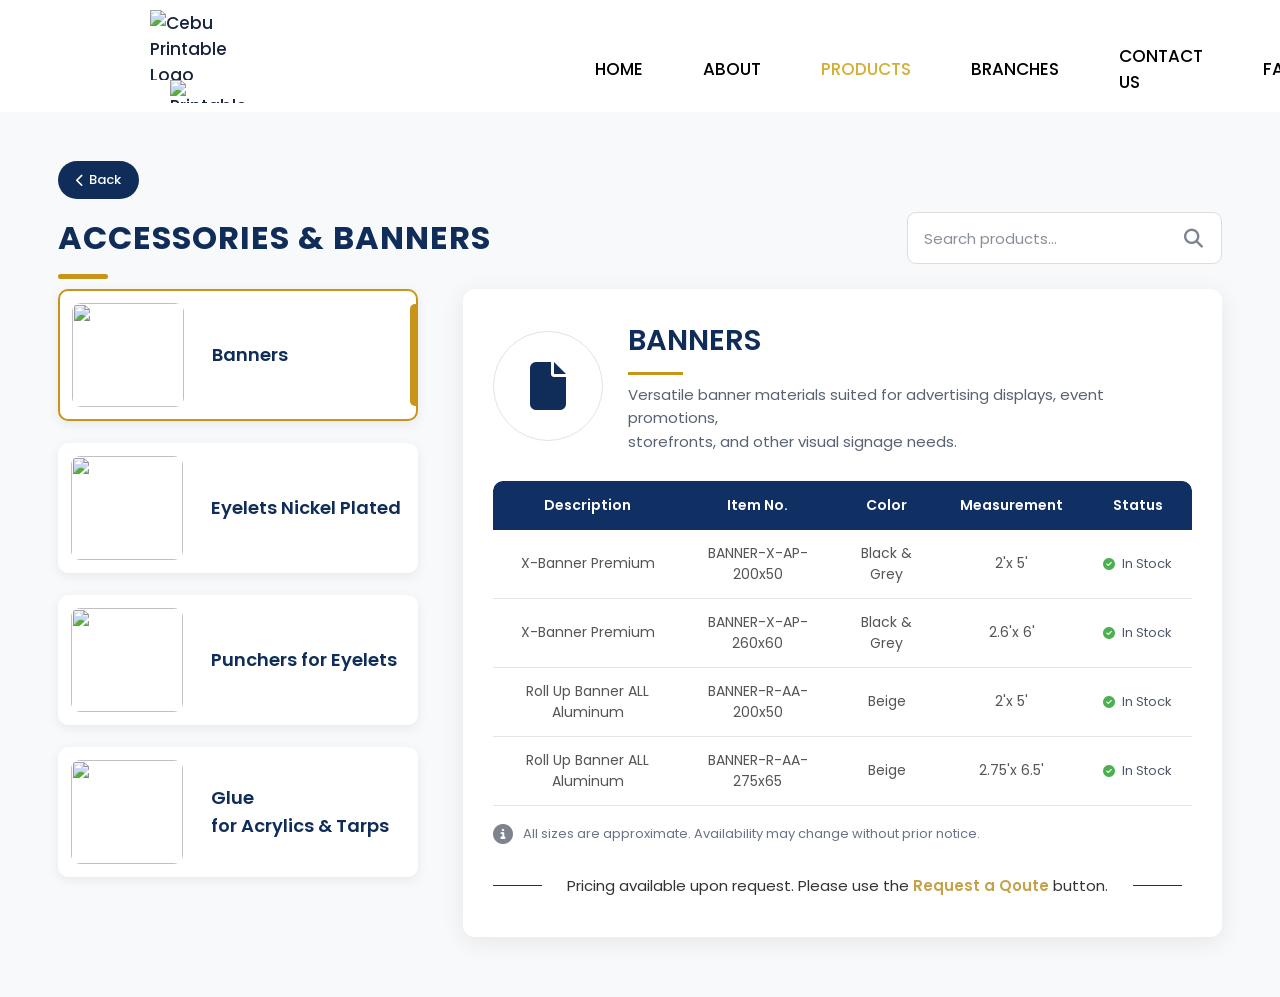
==== acceindex.html @ 8af16c61 "Add files via upload" ====
<!DOCTYPE html>
<html lang="en">

<head>
	<meta charset="UTF-8">
	<meta name="viewport" content="width=device-width,initial-scale=1.0">
	
	<title>Accessories & Banners | Cebu Printable Solutions</title>

	<link rel="stylesheet" href="accecss.css">
	<link rel="preconnect" href="https://fonts.googleapis.com">
	<link rel="preconnect" href="https://fonts.gstatic.com" crossorigin>
	<link href="https://fonts.googleapis.com/css2?family=Poppins:wght@300;400;500;600;700&display=swap" rel="stylesheet">
	<link rel="stylesheet"	href="https://cdnjs.cloudflare.com/ajax/libs/font-awesome/6.7.2/css/all.min.css">
</head>


<body>
	<button id="scrollTopBtn" onclick="scrollToTop()"> 
		<i class="fa-solid fa-arrow-up"></i>
	</button> 
	
	<!-- Navigation --> 
	<header class="navbar"> 
		<div class="logo-area"> 
			<img src="images/Logo.png" alt="Cebu Printable Logo" class="logo"> 
			<img src="images/CompName.png" alt="Printable Solutions" class="company-name"> 
		</div> 
		<nav class="nav-links"> <br> 
			<a href="index.html#home" class="nav-link">HOME</a> 
			<a href="index.html#about" class="nav-link">ABOUT</a> 
			<a class="active" href="index.html#products" class="nav-link active">PRODUCTS</a>
			<a href="index.html#branches" class="nav-link">BRANCHES</a> 
			<a href="index.html#contact" class="nav-link">CONTACT US</a> 
			<a href="index.html#faqs" class="nav-link">FAQs</a> 
		</nav> 
		<button class="quote-btn">REQUEST A QUOTE</button> 
	</header>
	
	<section class="acce-page">
		<a href="index.html#products" class="back-products" onclick="history.back(); return false;">
				<i class="fa-solid fa-chevron-left"></i>
				Back
		</a>
		<div class="acce-header">
			<div>
				<h1>ACCESSORIES & BANNERS</h1>
				<div class="gold-line"></div>
			</div>
			
			<div class="product-search">
				<input type="text" id="globalSearch" placeholder="Search products...">
				<i class="fa-solid fa-magnifying-glass"></i>
				<div id="searchResults" class="search-results">
				</div>
			</div>
		</div>
		<div class="acce-layout">

		<!-- LEFT SIDE -->
		<aside class="acce-sidebar">
			<div class="acce-category active" data-product="banners">
				<div class="acce-image">
					<img src="acce-banners.jpg">
				</div>
				<div class="acce-category-name">
					<h3>Banners</h3>
				</div>
			</div>
			
			<div class="acce-category" data-product="eyelets">
				<div class="acce-image">
					<img src="acce-eyelets.jpg">
				</div>
				<div class="acce-category-name">
					<h3>Eyelets Nickel Plated</h3>
				</div>
			</div>

			<div class="acce-category" data-product="punchers">
				<div class="acce-image">
					<img src="acce-punchers.jpg">
				</div>
				<div class="acce-category-name">
					<h3>Punchers for Eyelets</h3>
				</div>
			</div>

			<div class="acce-category" data-product="glue">
				<div class="acce-image">
					<img src="acce-glue.jpg">
				</div>
				<div class="acce-category-name">
					<h3>Glue<br>for Acrylics & Tarps</h3>
				</div>
			</div>
		</aside>
		<!-- RIGHT SIDE -->
		<main class="acce-product-panel">
			<div class="acce-product-heading">
				<div class="product-icon">
					<i id="productIcon" class="fa-solid fa-file"></i>
				</div>
			
				<div>
					<h2 id="productTitle">BANNERS</h2>
					<div class="heading-line"></div>
					<p id="productDescription">Versatile banner materials suited for advertising displays, event promotions,<br>storefronts, and other visual signage needs.</p>
				</div>
			</div>
			<table id="productTable" class="product-table">
   		 		<thead>
        				<tr>
            					<th>Description</th>
            					<th>Item No.</th>
						<th>Color</th>
						<th>Measurement</th>
						<th>Status</th>
        				</tr>
    				</thead>

    				<tbody id="productTableBody">
       					<tr>
            					<td>X-Banner Premium</td>
						<td>BANNER-X-AP-200x50</td>
						<td>Black & Grey</td>
						<td>2'x 5'</td>
            					<td>
                					<span class="stock">
                    					<i class="fa-solid fa-circle-check"></i>
                    						In Stock
                					</span>
            					</td>
        				</tr>

        				<tr>
            					<td>X-Banner Premium</td>
						<td>BANNER-X-AP-260x60</td>
						<td>Black & Grey</td>
						<td>2.6'x 6'</td>
            					<td>
                					<span class="stock">
                    					<i class="fa-solid fa-circle-check"></i>
                    						In Stock
                					</span>
            					</td>
        				</tr>

        				<tr>
            					<td>Roll Up Banner ALL Aluminum</td>
						<td>BANNER-R-AA-200x50</td>
						<td>Beige</td>
						<td>2'x 5'</td>
            					<td>
                					<span class="stock">
                    					<i class="fa-solid fa-circle-check"></i>
                    						In Stock
                					</span>
            					</td>
        				</tr>

        				<tr>
            					<td>Roll Up Banner ALL Aluminum</td>
						<td>BANNER-R-AA-275x65</td>
						<td>Beige</td>
						<td>2.75'x 6.5'</td>
            					<td>
                					<span class="stock">
                    					<i class="fa-solid fa-circle-check"></i>
                    						In Stock
                					</span>
            					</td>
        				</tr>
    				</tbody>
			</table>
			<div class="acce-note">
				<i class="fa-solid fa-circle-info"></i>
				<span>All sizes are approximate. Availability may change without prior notice.</span>
			</div>
			<div class="pricing-note">
				<span class="note-line"></span>
					<p>
						Pricing available upon request. Please use the
						<span class="quote-highlight">Request a Qoute</span> button.
					</p>
				<span class="note-line"></span>
			</div>
		</main>	
	</section>
	<script src="search.js"></script>
	<script src="accejs.js"></script>
</body>
</html>
---- accecss.css ----
*
{
	margin: 0;
	padding: 0;
	box-sizing: border-box;
	font-family: 'Poppins', sans-serif;
}
header
{
	position: fixed;
	top: 0;
	left: 0;
	width: 100%;
	background: white;
	z-index: 9999;
}	
body
{
	margin: 0;
	background: #f6f7f9;
	color: #17233d;
	font-family: 'Poppins', sans-serif;
}

.logo-area
{
	display: flex;
	align-items: center;
	flex-direction: column;
}
.logo
{
	height: 70px;
	width: auto;
	margin-left: 120px;
}
.company-name
{
	height: 23px !important;
	width : auto !important;
	display: flex;
	flex-direction: column;
	line-height: 1.2;
	margin-left: 140px;	
}
.navbar
{
	display: flex;
	justify-content: space-between;
	align-items: center;
	background: #ffffff;
	padding: 5px 30px;
	font-size: 17px;
	font-family: "Poppins", sans-serif;
	font-weight: 500;
}
/* Navigation Btns*/
.nav-links
{
	display: flex;
	gap: 30px;
	margin-left: 300px;
	align-items: center;
	margin-top: 25px;
}
.nav-links a
{
	display: inline-block;
	position: relative;
	margin: 0 15px;	
	text-decoration: none;
	font-weight: 500;
	color: #000000;
	padding: 5px 0;
	border-radius: 30px;
}
.nav-links a::after
{
	content: "";
	position: absolute;
	left: 0;
	bottom: -4px;
	width: 0%;
	height: 2px;
	background-color: #D4AF37;
	transition: width 0.6s ease;
	transform: scaleX(1);
}
.nav-links a:hover::after
{
	width: 100%;
}
/* Navigation shade animation */
.nav-links a.active
{
	color:#D4AF37;
	font-weight: 500;
}

/* Hover shaded*/
.nav-links a:hover
{
	color: #D4AF37;
}
/*when hovering, Active shade disapper*/
.nav-links:hover a.active:not(:hover)
{
	background-color: transparent;
}
/*ReqAQ Btn*/
.quote-btn
{
	display: fixed;
	margin-top: 24px;
	background: #B8982E;
	color: white;
	border: 3px solid;
	padding: 10px 20px;
	font-family: "Poppins", sans-serif;
	font-size: 17px;
	font-weight: 600;
	border-radius: 100px;
	cursor: pointer;
	transition: transform 0.3s ease, box-shadow 0.3s ease;
	margin-right: 100px;
	margin-left: 10px;
}
.quote-btn:hover
{
	animation: pulse-glow 1s infinite;
}
.quote-btn:active
{
	transform: scale(0.95);
	background-color: #E6C200;
	box-shadow: inset 0 0 8px #B8860B;
	animation: pulse-glow 1s infinite;
}
/*frames for pulse*/
@keyframes pulse-glow
{
	0% { box-shadow: 0 0 6px #E6C200; }
	50% { box-shadow: 0 0 18px #E6C200; }
	100% { box-shadow: 0 0 6px #E6C200; }
}
/*
/*
========================
ACCESORIES PRODUCT PAGE
========================
*/

.acce-page {
    background: #f8f9fb;
    min-height: 100vh;
    padding: 135px 4.5% 60px;
    color: #17233d;
}


/* ========================
   TOP HEADER
======================== */

.acce-header {
    display: flex;
    justify-content: space-between;
    align-items: flex-start;
    margin-bottom: 10px;
}

.acce-header h1 {
    color: #102d5a;
    font-size: 32px;
    font-weight: 700;
    margin: 0;
    letter-spacing: 1px;
}

.gold-line {
    width: 50px;
    height: 5px;
    background: #c99518;
    border-radius: 5px;
    margin-top: 12px;
}


/* ========================
   SEARCH
======================== */

.product-search {
    width: 315px;
    height: 52px;

    display: flex;
    align-items: center;
    position: relative;
    background: #ffffff;
    border: 1px solid #ddd;
    border-radius: 9px;

    padding: 0 16px;

    margin-top: -2px;
	transition: border-color 0.3s ease, box-shadow 0.3s ease;
}
.product-search:focus-within {
    border-color: #102d5a;
    box-shadow: 0 0 8px rgba(16, 45, 90, 0.15);
}
.product-search input {
    flex: 1;

    border: none;
    outline: none;

    font-family: 'Poppins', sans-serif;
    font-size: 15px;

    color: #17233d;
	background: transparent;
    padding-right: 30px;
}

.product-search input::placeholder {
    color: #8a909a;
}
.product-search button {
    background: transparent;
    border: none;
    outline: none;
    cursor: pointer;
    position: absolute;
    right: 14px;
    top: 50%;
    transform: translateY(-50%);
    padding: 5px;
    display: flex;
    align-items: center;
    justify-content: center;
}
.product-search button i {
    color: #7d8490;
    font-size: 19px;
    transition: color 0.3s ease;
}

.product-search button:hover i {
    color: #c99518;
}

/* Dropdown Container */
.search-results {
    position: absolute;
    top: calc(100% + 8px);
    left: 0;
    width: 100%;
    background: #ffffff;
    border: 1px solid #e1e4e8;
    border-radius: 9px;
    box-shadow: 0 8px 24px rgba(16, 45, 90, 0.12);
    max-height: 320px;
    overflow-y: auto;
    z-index: 10000;
    display: none;
}

/* Individual Dropdown Item */
.search-result {
    display: flex;
    align-items: center;
    gap: 14px;
    padding: 12px 16px;
    text-decoration: none;
    color: #17233d;
    border-bottom: 1px solid #f0f2f5;
    transition: background 0.2s ease;
}

.search-result:last-child {
    border-bottom: none;
}

.search-result:hover {
    background: #f7f8fa;
}

/* Item Icon */
.search-result i {
    font-size: 18px;
    color: #102d5a;
    width: 20px;
    text-align: center;
    flex-shrink: 0;
}

/* Text Wrapper */
.search-result-text {
    display: flex;
    flex-direction: column;
}

/* Primary Result Title */
.search-result-title {
    font-weight: 600;
    font-size: 14px;
    color: #102d5a;
    line-height: 1.3;
}

/* Matched Query Tag / Category */
.search-result-match,
.search-result-category {
    font-size: 12px;
    color: #c99518;
    font-weight: 500;
    margin-top: 2px;
}

/* Empty State */
.no-results {
    padding: 16px;
    font-size: 14px;
    color: #697386;
    text-align: center;
}

.product-search i {
    color: #7d8490;
    font-size: 19px;
    position: absolute;
    right: 18px;
    transform: translateY(-50%);
    cursor: pointer;
    top: 50%;
}


/* ========================
   MAIN TWO-COLUMN LAYOUT
======================== */

.acce-layout {
    display: grid;

    grid-template-columns: 360px 1fr;

    gap: 45px;

    align-items: start;
}


/* ========================
   LEFT SIDEBAR
======================== */

.acce-sidebar {
    display: flex;
    flex-direction: column;
    gap: 22px;
}


/* ========================
   LEFT PRODUCT CATEGORY
======================== */

.acce-category {
    position: relative;

    display: flex;
    align-items: center;

    gap: 28px;

    width: 100%;
    min-height: 128px;

    background: white;

    border: 1px solid transparent;
    border-radius: 10px;

    padding: 12px;

    box-shadow: 0 3px 12px rgba(0,0,0,0.07);

    cursor: pointer;

    transition: 0.3s ease;
}

.acce-category:hover {
    transform: translateY(-3px);

    box-shadow: 0 6px 18px rgba(0,0,0,0.11);
}


/* ========================
   CATEGORY IMAGE
======================== */

.acce-image {
    width: 112px;
    height: 104px;

    flex-shrink: 0;

    overflow: hidden;

    border-radius: 9px;
}

.acce-image img {
    width: 100%;
    height: 100%;

    object-fit: cover;

    display: block;
}


/* ========================
   CATEGORY NAME
======================== */

.acce-category-name {
    flex: 1;
}

.acce-category-name h3 {
    margin: 0;

    color: #102d5a;

    font-size: 18px;
    font-weight: 600;

    line-height: 1.55;
}


/* ========================
   ACTIVE CATEGORY
======================== */

.acce-category.active {
    border: 2px solid #c99518;
}

.acce-category.active::after {
    content: "";

    position: absolute;

    right: -1px;
    top: 10%;

    width: 7px;
    height: 80%;

    background: #c99518;

    border-radius: 5px 0 0 5px;
}


/* ========================
   RIGHT PRODUCT PANEL
======================== */

.acce-product-panel {
    background: white;

    border-radius: 12px;

    padding: 30px 30px 25px;

    box-shadow: 0 5px 25px rgba(0,0,0,0.08);

    min-height: 500px;
}


/* ========================
   PRODUCT HEADING
======================== */

.acce-product-heading {
    display: flex;
    align-items: center;

    gap: 25px;

    margin-bottom: 28px;
}


/* ========================
   PRODUCT ICON
======================== */

.product-icon {
    width: 110px;
    height: 110px;

    flex-shrink: 0;

    display: flex;
    align-items: center;
    justify-content: center;

    border: 1px solid #e3e3e3;
    border-radius: 50%;

    color: #102d5a;

    font-size: 48px;
}

.acce-product-heading h2 {
    margin: 0;

    color: #102d5a;

    font-size: 29px;
    font-weight: 600;
}

.heading-line {
    width: 55px;
    height: 3px;

    background: #c99518;

    margin: 10px 0 8px;
}

.acce-product-heading p {
    margin: 0;

    color: #596273;

    font-size: 15px;

    line-height: 1.55;
}


/* ========================
   SIZE TABS
======================== */

.acce-tabs {
    display: flex;

    gap: 20px;

    border-bottom: 1px solid #ddd;

    margin-top: 10px;
}

.acce-tab {
    position: relative;

    border: none;
    background: transparent;

    padding: 13px 50px 14px;

    color: #17233d;

    font-family: 'Poppins', sans-serif;

    font-size: 16px;

    cursor: pointer;
}

.acce-tab.active {
    color: #c99518;

    font-weight: 600;
}

.acce-tab.active::after {
    content: "";

    position: absolute;

    bottom: -1px;
    left: 0;

    width: 100%;
    height: 3px;

    background: #c99518;
}


/* ========================
   TABLE
======================== */

.acce-table-container {
    margin-top: 18px;

    overflow-x: auto;
}

.acce-table {
    width: 100%;

    border-collapse: separate;
    border-spacing: 0;

    font-size: 15px;
}


/* TABLE HEADER */

.acce-table thead th {
    background: #102f63;

    color: white;

    padding: 16px 18px;

    text-align: left;

    font-weight: 500;
}

.acce-table thead th:first-child {
    border-radius: 7px 0 0 0;
}

.acce-table thead th:last-child {
    border-radius: 0 7px 0 0;
}


/* TABLE BODY */

.acce-table tbody td {
    padding: 16px 18px;

    border-bottom: 1px solid #e1e4e8;

    color: #17233d;

    background: white;
}

.acce-table tbody tr:nth-child(even) td {
    background: #f7f8fa;
}

.acce-table tbody tr:last-child td:first-child {
    border-radius: 0 0 0 7px;
}

.acce-table tbody tr:last-child td:last-child {
    border-radius: 0 0 7px 0;
}


/* ========================
   STOCK STATUS
======================== */

.stock {
    display: inline-flex;

    align-items: center;

    gap: 7px;

    color: #4d5968;

    white-space: nowrap;
}

.stock i {
    color: #69b56b;

    font-size: 18px;
}


/* ========================
   NOTE
======================== */

.acce-note {
    display: flex;

    align-items: center;

    gap: 10px;

    margin-top: 18px;

    color: #697386;

    font-size: 13px;
}

.acce-note i {
    color: #7d8490;

    font-size: 20px;
}


/* ========================
   MOBILE
======================== */

@media (max-width: 900px) {

    .acce-layout {
        grid-template-columns: 1fr;
    }

    .acce-sidebar {
        display: grid;
        grid-template-columns: 1fr 1fr;
    }

    .product-search {
        width: 250px;
    }
}


@media (max-width: 600px) {

    .acce-page {
        padding: 120px 20px 40px;
    }

    .acce-header {
        flex-direction: column;
        gap: 20px;
    }

    .product-search {
        width: 100%;
    }

    .acce-sidebar {
        grid-template-columns: 1fr;
    }

    .acce-product-heading {
        align-items: flex-start;
    }

    .product-icon {
        width: 75px;
        height: 75px;
        font-size: 32px;
    }

    .acce-product-heading h2 {
        font-size: 23px;
    }
}
.back-products
{
	display: inline-flex;
	align-items: center;
	gap: 5px;
	padding: 9px 18px;
	background: #102d5a;
	color: white;
	text-decoration: none;
	margin-bottom: 15px;
	font-size: 13px;
	font-weight: 500;
	
	border-radius: 25px;
	transition: 0.3s ease;
}
.back-products i
{
	font-size: 13px;
}
.back-products:hover
{
	background: #c99518;
	color: white;
	transform: translateX(-3px);
}
.back-products:active
{
	background: #c99518;
	color: white;
}
.pricing-note
{
	display: flex;
	align-items: center;
	justify-content: center;
	gap: 25px;
	margin-top: 15px;
	margin-right: 10px;
	padding: 15px 0;
}
.pricing-note p
{
	margin: 0;
	font-size: 15px;
	color: #333;
	text-align: center;
}
.pricing-note .note-line
{
	flex: 1;
	max-width: 150px;
	height: 1px;
	background: #252d68;
}
.quote-highlight
{
	color: #c5a24a;
	font-weight: 600;
}
/* ==========================
   PVC PRODUCT TABLE
========================== */

.product-table {
    width: 100%;
    border-collapse: collapse;
    border-spacing: 0;
    margin-top: 25px;
    font-family: "Poppins", sans-serif;
    font-size: 14px;
    overflow: hidden;
    border-radius: 10px 10px 0 0;
}

/* BLUE HEADER */
.product-table thead {
    background: #252b68;
    color: white;
}

.product-table th {
	position: sticky;
	top: 0;
	z-index: 10;
    background: #102f63;
    color: white;
    padding: 14px 20px;
    text-align: center;
    font-weight: 600;
}

/* ROUND TOP CORNERS */
.product-table th:first-child {
    border-top-left-radius: 10px;
}

.product-table th:last-child {
    border-top-right-radius: 10px;
}

/* TABLE BODY */
.product-table td {
    padding: 13px 20px;
    background: #ffffff;
    border-bottom: 1px solid #e5e5e5;
    color: #555;
    text-align: center;
}

/* STATUS */
.product-table .stock {
    display: inline-flex;
    align-items: center;
    gap: 7px;
    font-size: 13px;
}

.product-table .stock i {
    color: #4CAF50;
    font-size: 12px;
}

/* HOVER */
.product-table tbody tr:hover td {
    background: #faf9f3;
}
.table-scroll
{
	width: 100%;
	max-height: 400px;
	overflow-X: auto;
	overflow-Y: auto;
	margin-top: 0;
}
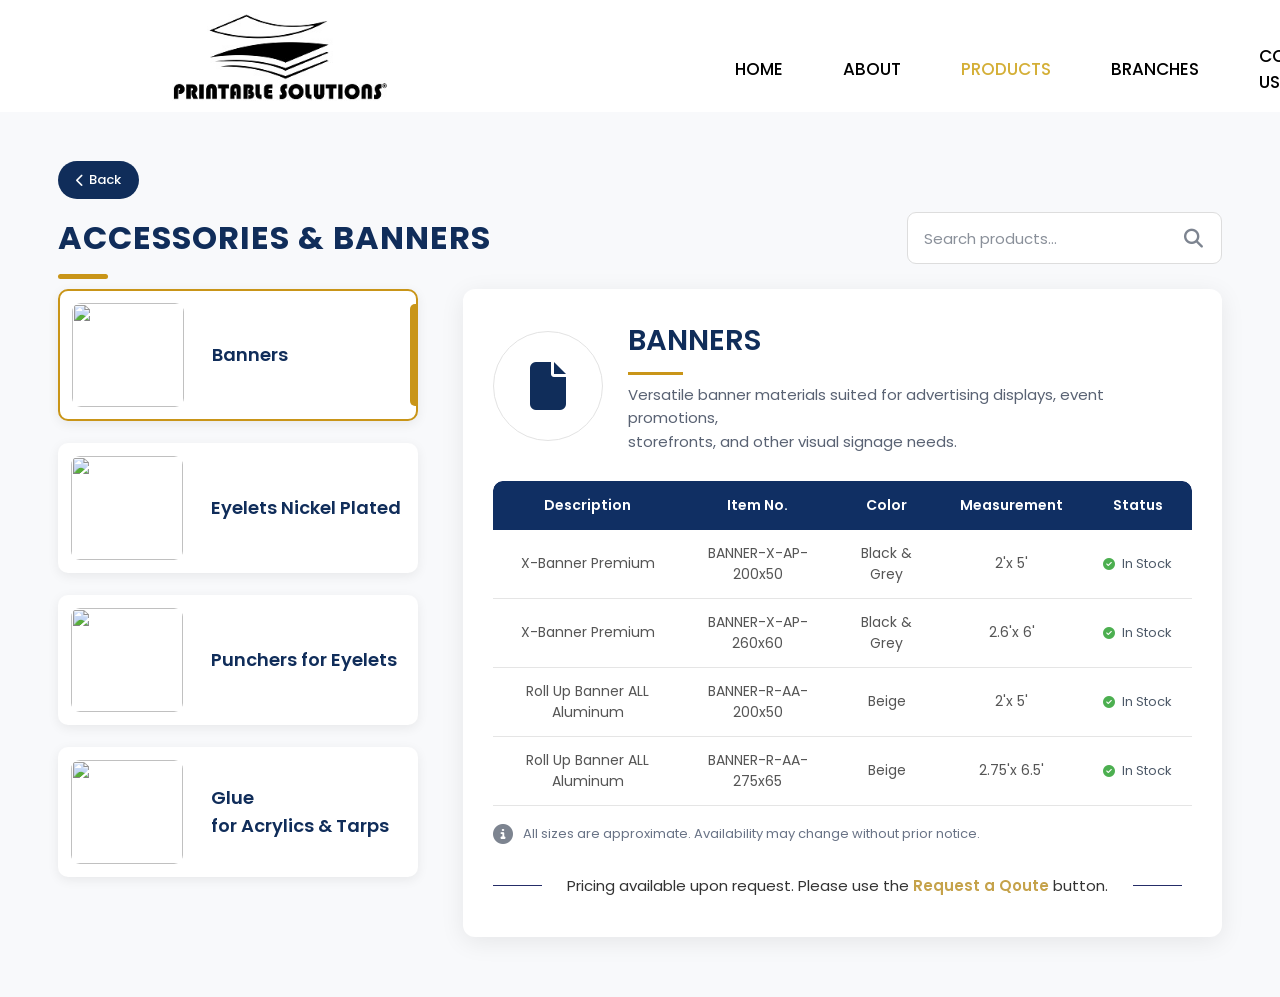
==== commit 74da16ea: "FIX BACGROUND" ====
--- a/acceindex.html
+++ b/acceindex.html
@@ -23,8 +23,8 @@
 	<!-- Navigation --> 
 	<header class="navbar"> 
 		<div class="logo-area"> 
-			<img src="images/Logo.png" alt="Cebu Printable Logo" class="logo"> 
-			<img src="images/CompName.png" alt="Printable Solutions" class="company-name"> 
+			<img src="Logo.png" alt="Cebu Printable Logo" class="logo"> 
+			<img src="CompName.png" alt="Printable Solutions" class="company-name"> 
 		</div> 
 		<nav class="nav-links"> <br> 
 			<a href="index.html#home" class="nav-link">HOME</a> 
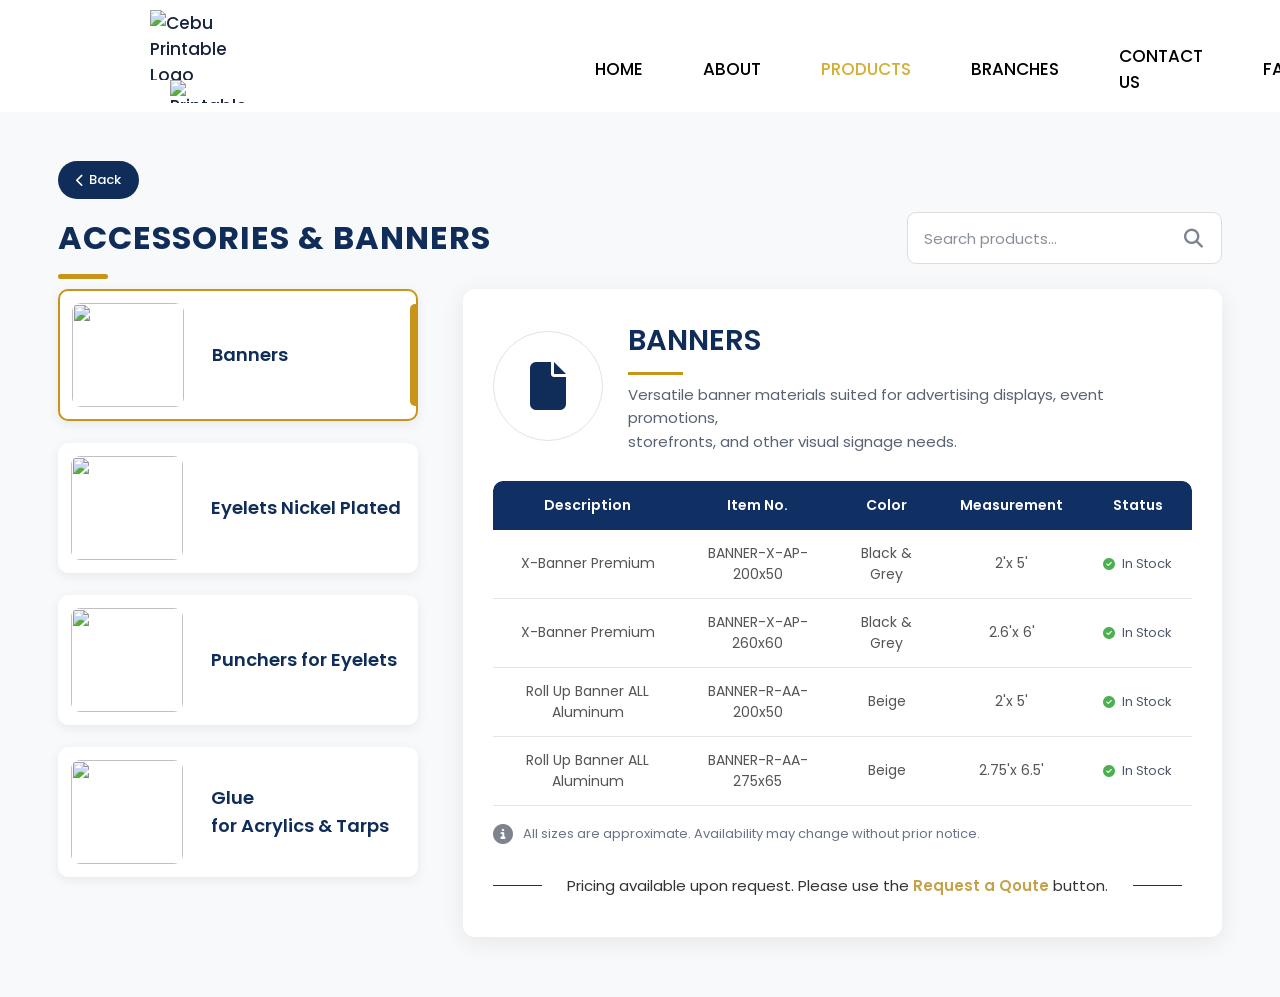
==== commit ae25748e: "Add files via upload" ====
--- a/acceindex.html
+++ b/acceindex.html
@@ -23,8 +23,8 @@
 	<!-- Navigation --> 
 	<header class="navbar"> 
 		<div class="logo-area"> 
-			<img src="Logo.png" alt="Cebu Printable Logo" class="logo"> 
-			<img src="CompName.png" alt="Printable Solutions" class="company-name"> 
+			<img src="images/Logo.png" alt="Cebu Printable Logo" class="logo"> 
+			<img src="images/CompName.png" alt="Printable Solutions" class="company-name"> 
 		</div> 
 		<nav class="nav-links"> <br> 
 			<a href="index.html#home" class="nav-link">HOME</a> 
@@ -38,9 +38,9 @@
 	</header>
 	
 	<section class="acce-page">
-		<a href="index.html#products" class="back-products" onclick="history.back(); return false;">
-				<i class="fa-solid fa-chevron-left"></i>
-				Back
+		<a href="#" class="back-products" onclick="history.back(); return false;">
+    	<i class="fa-solid fa-chevron-left"></i>
+    	Back
 		</a>
 		<div class="acce-header">
 			<div>
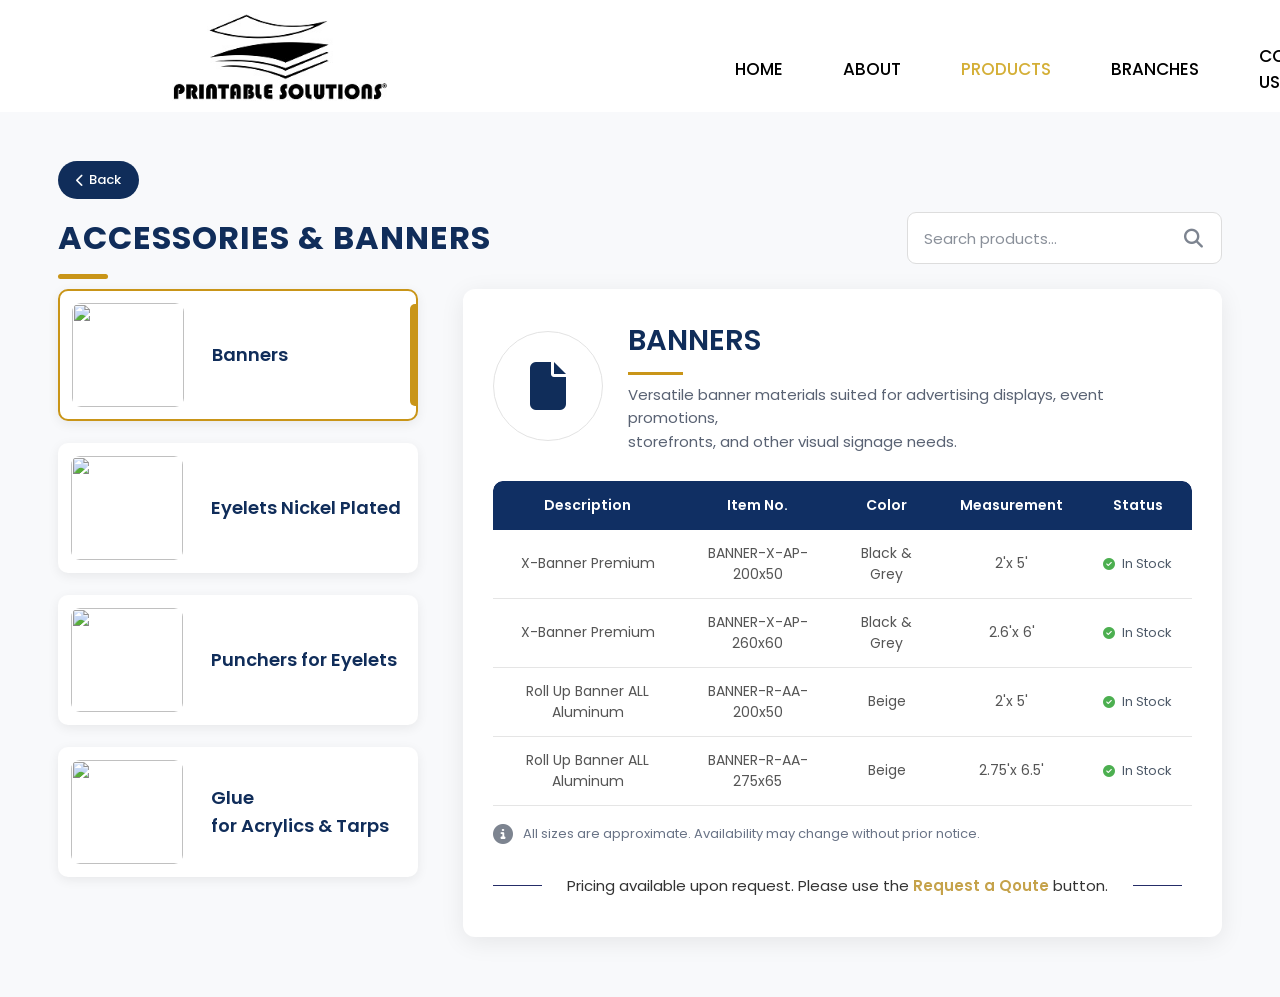
==== commit 3082e092: "Update acceindex.html" ====
--- a/acceindex.html
+++ b/acceindex.html
@@ -23,8 +23,8 @@
 	<!-- Navigation --> 
 	<header class="navbar"> 
 		<div class="logo-area"> 
-			<img src="images/Logo.png" alt="Cebu Printable Logo" class="logo"> 
-			<img src="images/CompName.png" alt="Printable Solutions" class="company-name"> 
+			<img src="Logo.png" alt="Cebu Printable Logo" class="logo"> 
+			<img src="CompName.png" alt="Printable Solutions" class="company-name"> 
 		</div> 
 		<nav class="nav-links"> <br> 
 			<a href="index.html#home" class="nav-link">HOME</a> 
@@ -190,4 +190,4 @@
 	<script src="search.js"></script>
 	<script src="accejs.js"></script>
 </body>
-</html>+</html>
